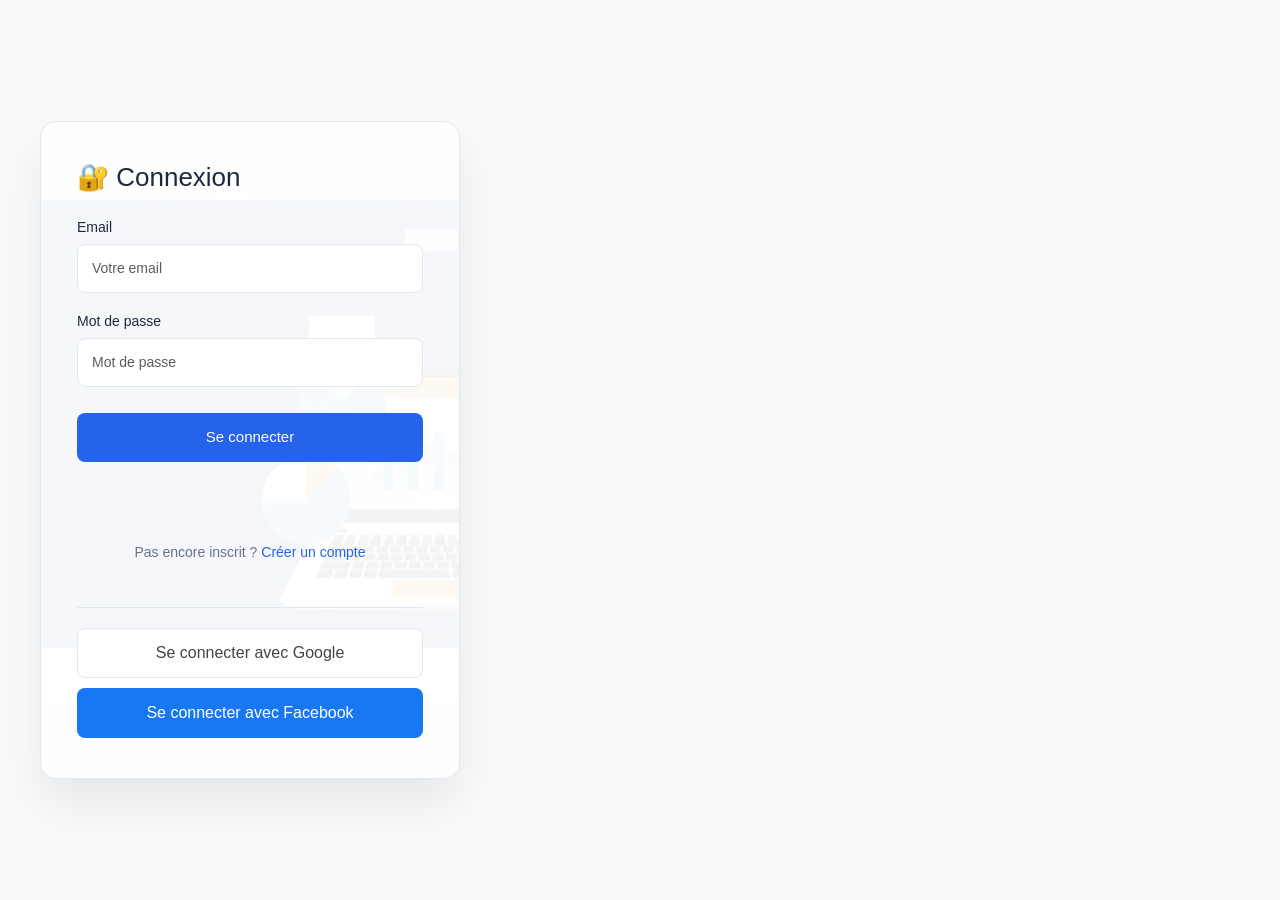
==== frontend/index.html @ 16be5abf "Initial commit" ====
<!DOCTYPE html>
<html lang="fr">
<head>
  <meta charset="UTF-8">
  <meta name="viewport" content="width=device-width, initial-scale=1.0">
  <title>Connexion - Auth App</title>
  <link href="https://cdn.jsdelivr.net/npm/bootstrap@5.3.3/dist/css/bootstrap.min.css" rel="stylesheet">
  <link href="css/style.css" rel="stylesheet">
</head>
<body class="page-auth">
  <div class="login-wrapper">
    <div class="card">
      <h2 class="card-title">🔐 Connexion</h2>

      <form id="loginForm" onsubmit="event.preventDefault(); login();">
        <div class="form-group">
          <label for="email" class="form-label">Email</label>
          <input id="email" type="email" class="form-control" placeholder="Votre email" aria-label="Email">
        </div>
        <div class="form-group">
          <label for="password" class="form-label">Mot de passe</label>
          <input id="password" type="password" class="form-control" placeholder="Mot de passe" aria-label="Mot de passe">
        </div>
        <button type="submit" class="btn btn-primary" id="loginBtn">Se connecter</button>
        <p id="msg" class="message"></p>
      </form>

      <div class="divider">
        Pas encore inscrit ? <a href="register.html">Créer un compte</a>
      </div>

      <div class="social-login">
        <a href="/login/google" class="btn btn-google w-100 mb-2">Se connecter avec Google</a>
        <a href="/login/facebook" class="btn btn-facebook w-100">Se connecter avec Facebook</a>
      </div>
    </div>
  </div>
  <script src="js/auth.js"></script>
</body>
</html>
---- frontend/css/style.css ----
/* ===============================
   RESET
================================ */
* {
    margin: 0;
    padding: 0;
    box-sizing: border-box;
}

/* ===============================
   VARIABLES
================================ */
:root {
    --primary: #2563EB;
    --primary-dark: #1D4ED8;
    --bg-light: #F8FAFC;
    --text-dark: #1E293B;
    --text-light: #64748B;
    --border: #E2E8F0;
    --card-bg: #FFFFFF;
    --success: #15803D;
    --danger: #DC2626;
}

/* ===============================
   BODY (base)
================================ */
body {
    font-family: 'Segoe UI', Tahoma, sans-serif;
    min-height: 100vh;
    display: flex;
    align-items: center;
    justify-content: center;
    background-color: var(--bg-light);
}

/* ===============================
   BACKGROUND IMAGE (login + register uniquement)
   Image à la hauteur du formulaire
================================ */
body.page-auth {
    justify-content: flex-start;
    padding-left: 40px;
}

body.page-auth .login-wrapper,
body.page-auth .container {
    position: relative;
    background: url("3075332.png") no-repeat center center;
    background-size: cover;
    border-radius: 16px;
    padding: 0;
}

body.page-auth .login-wrapper::before,
body.page-auth .container::before {
    content: "";
    position: absolute;
    inset: 0;
    background: rgba(255, 255, 255, 0.4);
    border-radius: 16px;
    z-index: 0;
    pointer-events: none;
}

body.page-auth .card {
    position: relative;
    z-index: 1;
    background: rgba(255, 255, 255, 0.92);
}

/* ===============================
   LOGIN WRAPPER + CONTAINER
================================ */
.login-wrapper,
.container {
    width: 100%;
    max-width: 420px;
}

/* ===============================
   CARD
================================ */
.card {
    background: var(--card-bg);
    padding: 40px 36px;
    border-radius: 16px;
    box-shadow: 0 25px 50px rgba(0, 0, 0, 0.08);
    border: 1px solid var(--border);
}

/* ===============================
   TITRES
================================ */
.card-title {
    font-size: 26px;
    margin-bottom: 24px;
    color: var(--text-dark);
}

/* ===============================
   INPUTS
================================ */
.form-group {
    margin-bottom: 18px;
}

.form-label {
    display: block;
    margin-bottom: 6px;
    font-size: 14px;
    font-weight: 500;
    color: var(--text-dark);
}

.form-control {
    width: 100%;
    padding: 13px 14px;
    border-radius: 8px;
    border: 1px solid var(--border);
    font-size: 14px;
    transition: 0.2s;
}

.form-control:focus {
    outline: none;
    border-color: var(--primary);
    box-shadow: 0 0 0 3px rgba(37, 99, 235, 0.1);
}

/* ===============================
   BUTTON LOGIN
================================ */
.btn-primary {
    width: 100%;
    padding: 13px;
    background: var(--primary);
    border: none;
    color: white;
    font-size: 15px;
    border-radius: 8px;
    cursor: pointer;
    transition: 0.2s;
    margin-top: 8px;
}

.btn-primary:hover:not(:disabled) {
    background: var(--primary-dark);
}

.btn-primary:disabled {
    opacity: 0.7;
    cursor: not-allowed;
}

/* ===============================
   MESSAGE (feedback JS)
================================ */
.message {
    margin-top: 16px;
    padding: 12px 14px;
    border-radius: 8px;
    font-size: 14px;
    min-height: 24px;
}

.message.text-info {
    background: rgba(37, 99, 235, 0.1);
    color: var(--primary);
}

.message.text-success {
    background: rgba(21, 128, 61, 0.1);
    color: var(--success);
}

.message.text-danger {
    background: rgba(220, 38, 38, 0.1);
    color: var(--danger);
}

/* ===============================
   LOADING SPINNER (JS)
================================ */
.loading {
    display: inline-block;
    width: 14px;
    height: 14px;
    border: 2px solid rgba(255, 255, 255, 0.3);
    border-radius: 50%;
    border-top-color: white;
    animation: spin 0.7s linear infinite;
    vertical-align: middle;
    margin-right: 6px;
}

@keyframes spin {
    to { transform: rotate(360deg); }
}

/* ===============================
   DIVIDER
================================ */
.divider {
    text-align: center;
    margin: 24px 0;
    color: var(--text-light);
    font-size: 14px;
}

.divider a {
    color: var(--primary);
    text-decoration: none;
    font-weight: 500;
}

.divider a:hover {
    text-decoration: underline;
}

/* ===============================
   SOCIAL LOGIN
================================ */
.social-login {
    margin-top: 20px;
    padding-top: 20px;
    border-top: 1px solid var(--border);
}

.btn-google {
    display: block;
    text-align: center;
    padding: 12px;
    border-radius: 8px;
    border: 1px solid var(--border);
    text-decoration: none;
    color: #444;
    font-weight: 500;
    transition: 0.2s;
    background: white;
}

.btn-google:hover {
    background: #F1F5F9;
}

.btn-facebook {
    display: block;
    text-align: center;
    padding: 12px;
    border-radius: 8px;
    margin-top: 10px;
    background: #1877F2;
    color: white;
    text-decoration: none;
    font-weight: 500;
    transition: 0.2s;
}

.btn-facebook:hover {
    background: #0F5ED7;
}

/* ===============================
   RESPONSIVE
================================ */
@media (max-width: 900px) {
    body.page-auth {
        justify-content: center;
        padding-left: 0;
        padding: 20px;
    }

    .login-wrapper {
        max-width: 100%;
    }

    .login-wrapper,
    .container {
        max-width: 100%;
    }

    .card {
        padding: 32px 24px;
    }
}
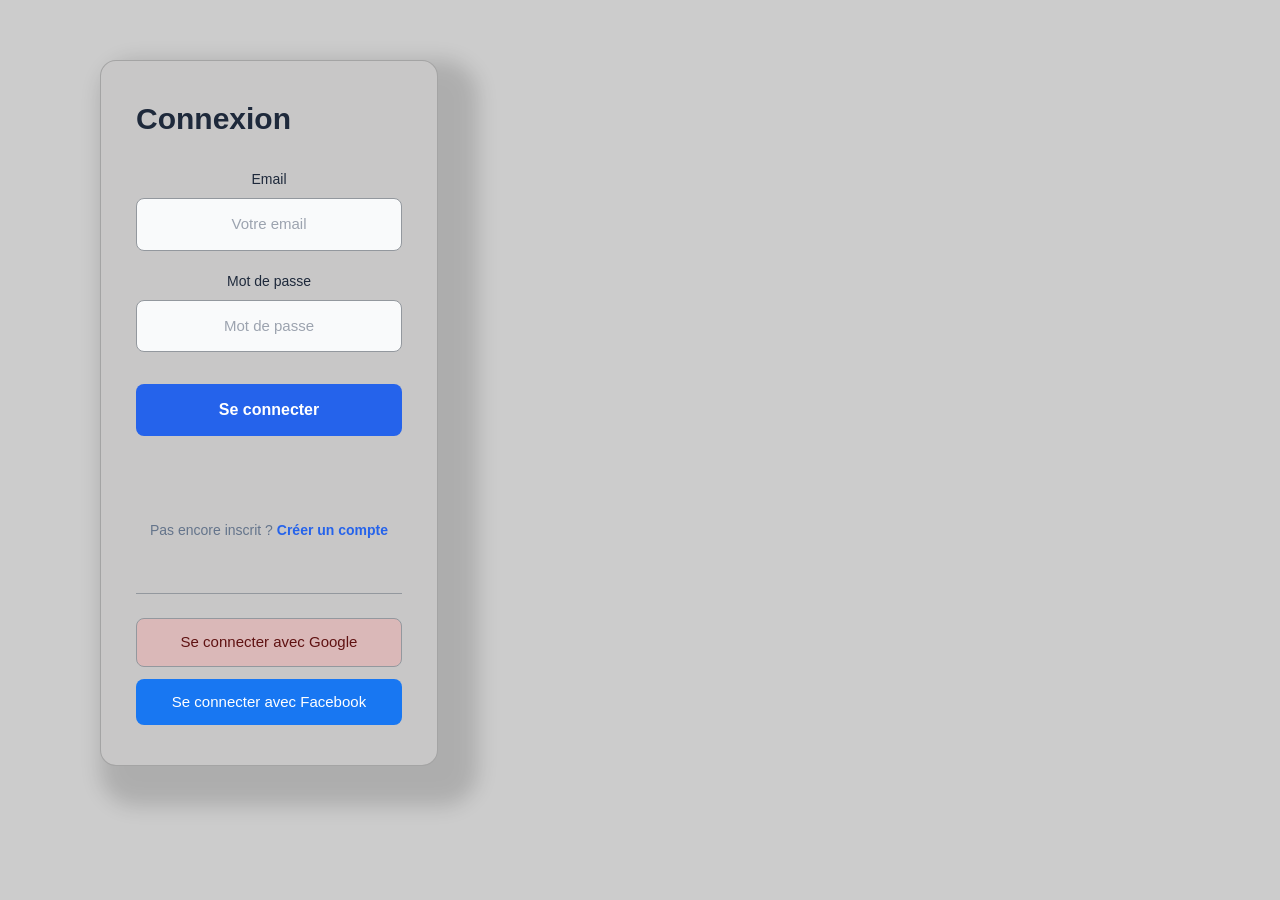
==== commit f93cbd89: "Your descriptive commit message" ====
--- a/frontend/index.html
+++ b/frontend/index.html
@@ -10,7 +10,7 @@
 <body class="page-auth">
   <div class="login-wrapper">
     <div class="card">
-      <h2 class="card-title">🔐 Connexion</h2>
+      <h2 class="card-title">Connexion</h2>
 
       <form id="loginForm" onsubmit="event.preventDefault(); login();">
         <div class="form-group">
--- a/frontend/css/style.css
+++ b/frontend/css/style.css
@@ -16,136 +16,149 @@
     --bg-light: #F8FAFC;
     --text-dark: #1E293B;
     --text-light: #64748B;
-    --border: #E2E8F0;
-    --card-bg: #FFFFFF;
+    --border: #93989e;
+    --card-b:#9a9a9a;
     --success: #15803D;
     --danger: #DC2626;
 }
 
 /* ===============================
-   BODY (base)
+   BODY
 ================================ */
 body {
     font-family: 'Segoe UI', Tahoma, sans-serif;
     min-height: 100vh;
+    margin: 0;
+    overflow-x: hidden;
+}
+
+/* ===============================
+   BACKGROUND IMAGE (pages auth)
+================================ */
+body.page-auth {
+    position: relative;
+    background: url("assets/3079839.jpg") no-repeat center center;
+    background-size: cover;
     display: flex;
-    align-items: center;
-    justify-content: center;
-    background-color: var(--bg-light);
-}
-
-/* ===============================
-   BACKGROUND IMAGE (login + register uniquement)
-   Image à la hauteur du formulaire
-================================ */
-body.page-auth {
-    justify-content: flex-start;
-    padding-left: 40px;
-}
-
-body.page-auth .login-wrapper,
-body.page-auth .container {
-    position: relative;
-    background: url("3075332.png") no-repeat center center;
-    background-size: cover;
-    border-radius: 16px;
-    padding: 0;
-}
-
-body.page-auth .login-wrapper::before,
-body.page-auth .container::before {
+    align-items: stretch;
+}
+
+body.page-auth::before {
     content: "";
     position: absolute;
     inset: 0;
-    background: rgba(255, 255, 255, 0.4);
-    border-radius: 16px;
+    background: rgba(0, 0, 0, 0.2);
     z-index: 0;
-    pointer-events: none;
-}
-
-body.page-auth .card {
+}
+
+/* ===============================
+   CONTAINER - PANNEAU GAUCHE
+================================ */
+.login-wrapper,
+.container {
     position: relative;
     z-index: 1;
-    background: rgba(255, 255, 255, 0.92);
-}
-
-/* ===============================
-   LOGIN WRAPPER + CONTAINER
-================================ */
-.login-wrapper,
-.container {
+    width: 35%;
+    max-width: 500px;
+    min-height: 100vh;
+    display: flex;
+    align-items: flex-start;
+    justify-content: flex-start;
+    padding: 60px 60px 40px;
+    padding-left: 50px;
+    margin-left: 50px;
+    background: transparent;
+    box-shadow: none;
+}
+
+/* ===============================
+   CARD - CONTENU DU FORMULAIRE
+================================ */
+.card {
+    background: #c8c7c7;
+    padding: 40px 35px;
+    border-radius: 16px;
+    box-shadow: 20px 20px 20px 20px rgba(1, 1, 1, 0.15);
+    border: 1px solid rgba(156, 156, 156, 0.8);
     width: 100%;
-    max-width: 420px;
-}
-
-/* ===============================
-   CARD
-================================ */
-.card {
-    background: var(--card-bg);
-    padding: 40px 36px;
-    border-radius: 16px;
-    box-shadow: 0 25px 50px rgba(0, 0, 0, 0.08);
-    border: 1px solid var(--border);
+    text-align: left;
 }
 
 /* ===============================
    TITRES
 ================================ */
 .card-title {
-    font-size: 26px;
-    margin-bottom: 24px;
+    font-size: 30px;
+    margin-bottom: 32px;
     color: var(--text-dark);
-}
-
-/* ===============================
-   INPUTS
+    font-weight: 700;
+    display: flex;
+    align-items: center;
+    gap: 12px;
+    text-align: center;
+}
+
+/* ===============================
+   FORMULAIRE
 ================================ */
 .form-group {
-    margin-bottom: 18px;
+    margin-bottom: 20px;
+    text-align: center;
 }
 
 .form-label {
     display: block;
-    margin-bottom: 6px;
+    margin-bottom: 8px;
     font-size: 14px;
     font-weight: 500;
     color: var(--text-dark);
+    text-align: center;
 }
 
 .form-control {
     width: 100%;
-    padding: 13px 14px;
+    padding: 14px 16px;
     border-radius: 8px;
     border: 1px solid var(--border);
-    font-size: 14px;
-    transition: 0.2s;
+    font-size: 15px;
+    transition: all 0.2s;
+    background: #F9FAFB;
+    text-align: center;
+}
+
+.form-control::placeholder {
+    color: #9CA3AF;
 }
 
 .form-control:focus {
     outline: none;
     border-color: var(--primary);
     box-shadow: 0 0 0 3px rgba(37, 99, 235, 0.1);
-}
-
-/* ===============================
-   BUTTON LOGIN
+    background: white;
+}
+
+/* ===============================
+   BOUTONS
 ================================ */
 .btn-primary {
     width: 100%;
-    padding: 13px;
+    padding: 14px;
     background: var(--primary);
     border: none;
     color: white;
-    font-size: 15px;
+    font-size: 16px;
+    font-weight: 600;
     border-radius: 8px;
     cursor: pointer;
-    transition: 0.2s;
-    margin-top: 8px;
+    transition: all 0.2s;
+    margin-top: 12px;
+    text-align: center;
 }
 
 .btn-primary:hover:not(:disabled) {
     background: var(--primary-dark);
+    transform: translateY(-2px);
+    box-shadow: 0 6px 20px rgba(37, 99, 235, 0.4);
 }
 
 .btn-primary:disabled {
@@ -154,33 +167,36 @@
 }
 
 /* ===============================
-   MESSAGE (feedback JS)
+   MESSAGES
 ================================ */
 .message {
     margin-top: 16px;
-    padding: 12px 14px;
+    padding: 12px 16px;
     border-radius: 8px;
     font-size: 14px;
-    min-height: 24px;
+    text-align: left;
 }
 
 .message.text-info {
     background: rgba(37, 99, 235, 0.1);
     color: var(--primary);
+    border: 1px solid rgba(37, 99, 235, 0.2);
 }
 
 .message.text-success {
     background: rgba(21, 128, 61, 0.1);
     color: var(--success);
+    border: 1px solid rgba(21, 128, 61, 0.2);
 }
 
 .message.text-danger {
     background: rgba(220, 38, 38, 0.1);
     color: var(--danger);
-}
-
-/* ===============================
-   LOADING SPINNER (JS)
+    border: 1px solid rgba(220, 38, 38, 0.2);
+}
+
+/* ===============================
+   LOADING SPINNER
 ================================ */
 .loading {
     display: inline-block;
@@ -203,7 +219,7 @@
 ================================ */
 .divider {
     text-align: center;
-    margin: 24px 0;
+    margin: 28px 0;
     color: var(--text-light);
     font-size: 14px;
 }
@@ -211,7 +227,7 @@
 .divider a {
     color: var(--primary);
     text-decoration: none;
-    font-weight: 500;
+    font-weight: 600;
 }
 
 .divider a:hover {
@@ -222,65 +238,100 @@
    SOCIAL LOGIN
 ================================ */
 .social-login {
-    margin-top: 20px;
-    padding-top: 20px;
+    margin-top: 24px;
+    padding-top: 24px;
     border-top: 1px solid var(--border);
-}
-
-.btn-google {
+    text-align: center;
+}
+
+.btn-google,
+.btn-facebook {
     display: block;
     text-align: center;
     padding: 12px;
     border-radius: 8px;
+    text-decoration: none;
+    font-weight: 500;
+    transition: all 0.2s;
+    font-size: 15px;
+}
+
+.btn-google {
     border: 1px solid var(--border);
-    text-decoration: none;
     color: #444;
-    font-weight: 500;
-    transition: 0.2s;
-    background: white;
+    background: rgb(218, 184, 184);
+    color: rgb(95, 18, 18);
 }
 
 .btn-google:hover {
     background: #F1F5F9;
+    transform: translateY(-1px);
+    box-shadow: 0 4px 12px rgba(0, 0, 0, 0.08);
 }
 
 .btn-facebook {
-    display: block;
-    text-align: center;
-    padding: 12px;
-    border-radius: 8px;
-    margin-top: 10px;
+    margin-top: 12px;
     background: #1877F2;
     color: white;
-    text-decoration: none;
-    font-weight: 500;
-    transition: 0.2s;
+    border: none;
 }
 
 .btn-facebook:hover {
     background: #0F5ED7;
+    transform: translateY(-1px);
+    box-shadow: 0 4px 12px rgba(24, 119, 242, 0.3);
 }
 
 /* ===============================
    RESPONSIVE
 ================================ */
+@media (max-width: 1200px) {
+    .login-wrapper,
+    .container {
+        width: 40%;
+    }
+}
+
 @media (max-width: 900px) {
+    .login-wrapper,
+    .container {
+        width: 50%;
+        padding: 80px 50px 50px 50px;
+        margin-left: 0;
+        padding-left: 40px;
+    }
+}
+
+@media (max-width: 768px) {
     body.page-auth {
         justify-content: center;
-        padding-left: 0;
-        padding: 20px;
-    }
-
-    .login-wrapper {
-        max-width: 100%;
     }
 
     .login-wrapper,
     .container {
+        width: 100%;
         max-width: 100%;
-    }
-
-    .card {
+        min-height: auto;
+        padding: 40px 32px;
+        margin-left: 0;
+        padding-left: 32px;
+        align-items: center;
+        justify-content: center;
+    }
+
+    .card-title {
+        font-size: 28px;
+        margin-bottom: 28px;
+    }
+}
+
+@media (max-width: 480px) {
+    .login-wrapper,
+    .container {
         padding: 32px 24px;
     }
-}
+
+    .card-title {
+        font-size: 24px;
+    }
+}
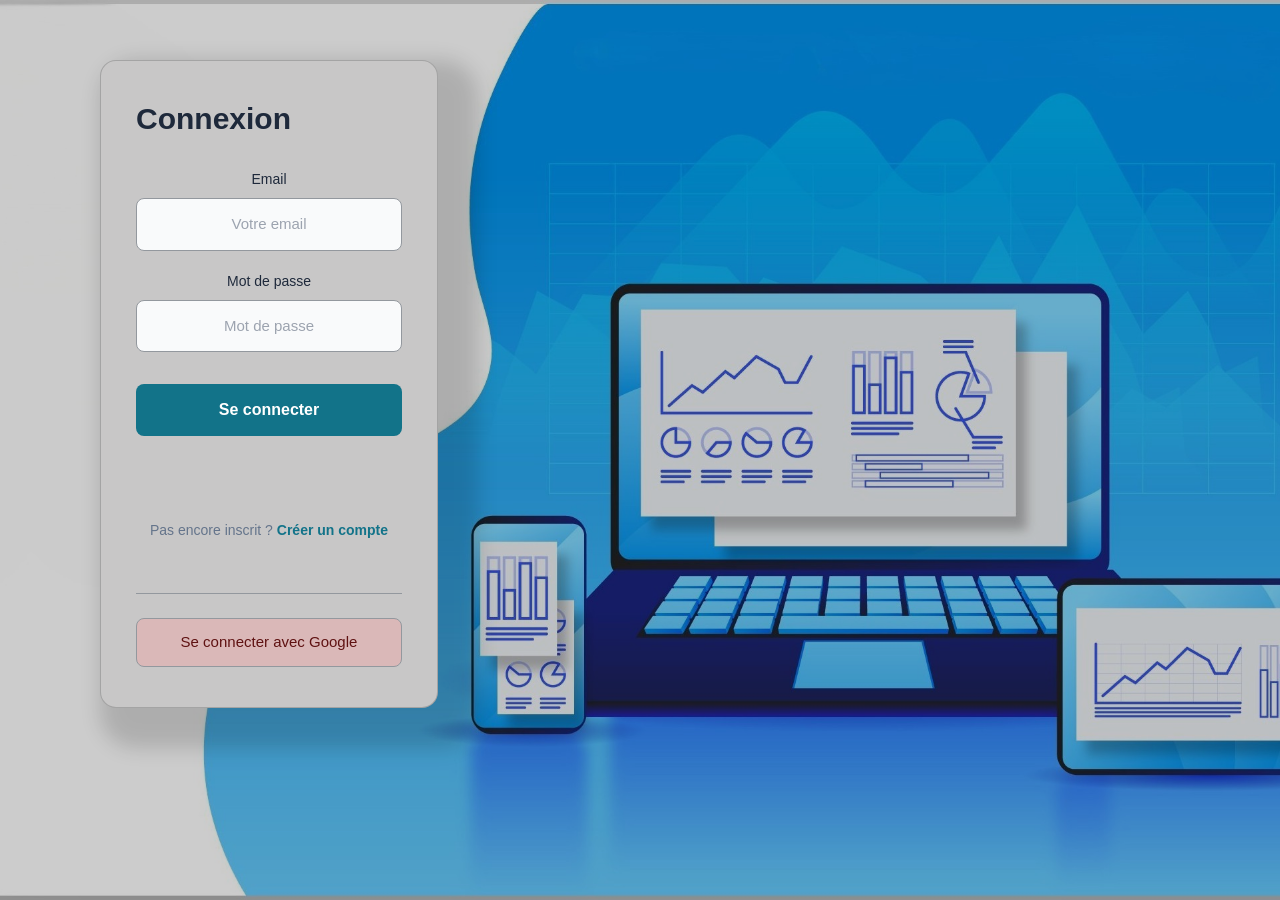
==== commit 3e13905c: "connect with google fixed" ====
--- a/frontend/index.html
+++ b/frontend/index.html
@@ -30,8 +30,7 @@
       </div>
 
       <div class="social-login">
-        <a href="/login/google" class="btn btn-google w-100 mb-2">Se connecter avec Google</a>
-        <a href="/login/facebook" class="btn btn-facebook w-100">Se connecter avec Facebook</a>
+        <button onclick="loginGoogle()" class="btn btn-google w-100">Se connecter avec Google</button>
       </div>
     </div>
   </div>
--- a/frontend/css/style.css
+++ b/frontend/css/style.css
@@ -11,8 +11,8 @@
    VARIABLES
 ================================ */
 :root {
-    --primary: #2563EB;
-    --primary-dark: #1D4ED8;
+    --primary: #127389;
+    --primary-dark: #0e6f84;
     --bg-light: #F8FAFC;
     --text-dark: #1E293B;
     --text-light: #64748B;
@@ -37,10 +37,9 @@
 ================================ */
 body.page-auth {
     position: relative;
-    background: url("assets/3079839.jpg") no-repeat center center;
+    background: url("3079839.jpg") no-repeat center center;
     background-size: cover;
     display: flex;
-    align-items: stretch;
 }
 
 body.page-auth::before {
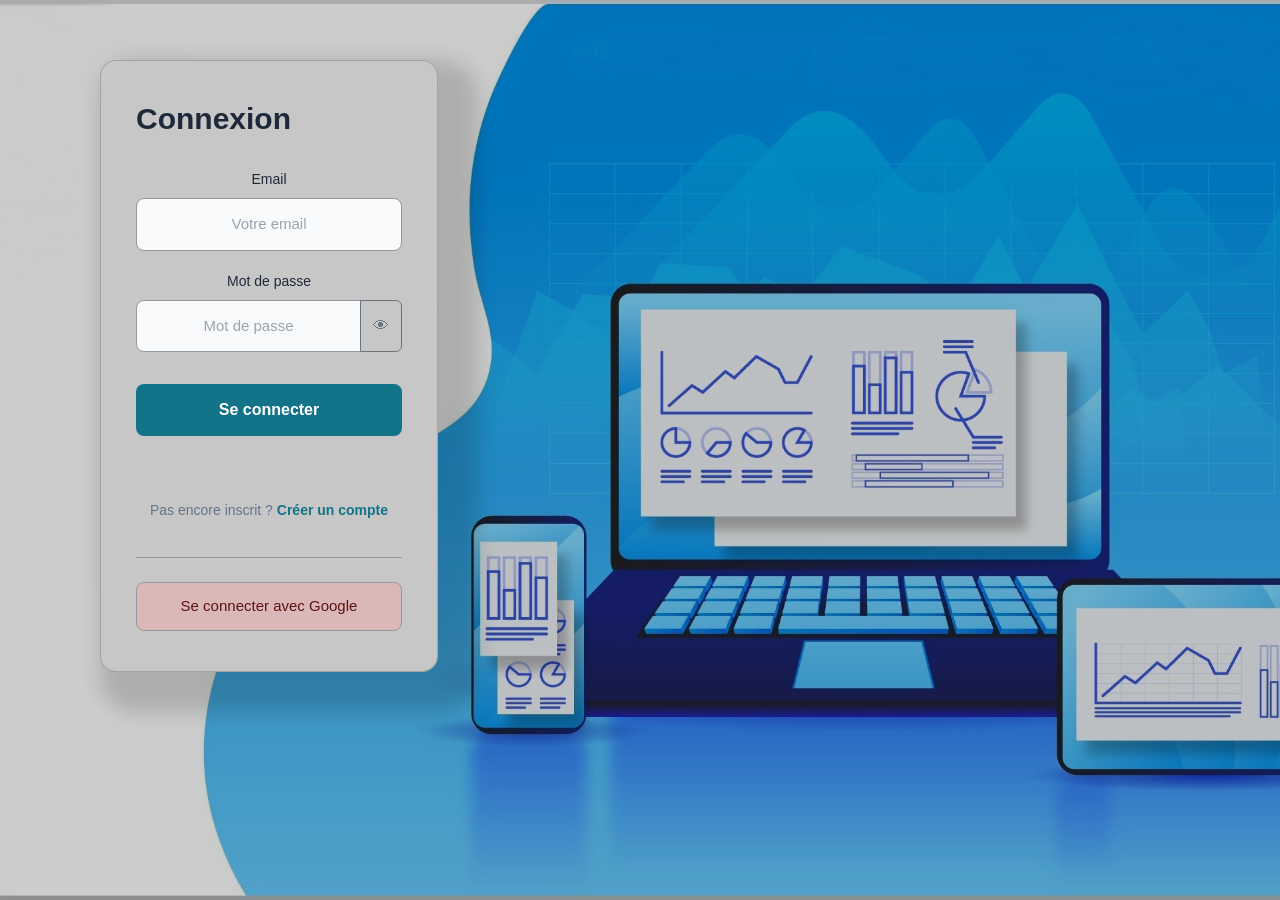
==== commit 71a7dbd6: "Initial commit" ====
--- a/frontend/index.html
+++ b/frontend/index.html
@@ -12,28 +12,91 @@
     <div class="card">
       <h2 class="card-title">Connexion</h2>
 
-      <form id="loginForm" onsubmit="event.preventDefault(); login();">
+      <form id="loginForm" onsubmit="event.preventDefault(); doLogin();">
         <div class="form-group">
           <label for="email" class="form-label">Email</label>
           <input id="email" type="email" class="form-control" placeholder="Votre email" aria-label="Email">
         </div>
         <div class="form-group">
           <label for="password" class="form-label">Mot de passe</label>
-          <input id="password" type="password" class="form-control" placeholder="Mot de passe" aria-label="Mot de passe">
+          <div class="input-group">
+            <input id="password" type="password" class="form-control" placeholder="Mot de passe" aria-label="Mot de passe">
+            <button class="btn btn-outline-secondary" type="button" onclick="togglePwd()">👁</button>
+          </div>
         </div>
-        <button type="submit" class="btn btn-primary" id="loginBtn">Se connecter</button>
-        <p id="msg" class="message"></p>
+        <button type="submit" class="btn btn-primary w-100" id="loginBtn">Se connecter</button>
+        <p id="msg" class="message mt-2"></p>
       </form>
 
-      <div class="divider">
+      <div class="divider mt-3">
         Pas encore inscrit ? <a href="register.html">Créer un compte</a>
       </div>
 
-      <div class="social-login">
-        <button onclick="loginGoogle()" class="btn btn-google w-100">Se connecter avec Google</button>
+      <div class="social-login mt-2">
+        <button onclick="window.location.href='/api/auth/google'" class="btn btn-google w-100">
+          Se connecter avec Google
+        </button>
       </div>
     </div>
   </div>
-  <script src="js/auth.js"></script>
+
+  <script>
+    async function doLogin() {
+      const email    = document.getElementById('email').value.trim();
+      const password = document.getElementById('password').value;
+      const msg      = document.getElementById('msg');
+      const btn      = document.getElementById('loginBtn');
+
+      if (!email || !password) {
+        msg.style.color = '#ef4444';
+        msg.textContent = '⚠️ Email et mot de passe requis';
+        return;
+      }
+
+      btn.disabled = true;
+      btn.textContent = 'Connexion en cours...';
+      msg.textContent = '';
+
+      try {
+        const res  = await fetch('/api/login', {
+          method: 'POST',
+          headers: {'Content-Type': 'application/json'},
+          body: JSON.stringify({email, password})
+        });
+        const data = await res.json();
+
+        if (data.error) {
+          msg.style.color = '#ef4444';
+          msg.textContent = '❌ ' + data.error;
+          btn.disabled = false;
+          btn.textContent = 'Se connecter';
+          return;
+        }
+
+        // Sauvegarder l'utilisateur (avec son rôle)
+        localStorage.setItem('user', JSON.stringify(data.user));
+
+        // ── Redirection selon le rôle ──────────────────────────
+        // Admin → panneau d'administration
+        // User  → dashboard data
+        if (data.user.role === 'admin') {
+          window.location.href = 'admin.html';
+        } else {
+          window.location.href = 'dash.html';
+        }
+
+      } catch (err) {
+        msg.style.color = '#ef4444';
+        msg.textContent = '❌ Erreur réseau';
+        btn.disabled = false;
+        btn.textContent = 'Se connecter';
+      }
+    }
+
+    function togglePwd() {
+      const i = document.getElementById('password');
+      i.type = i.type === 'password' ? 'text' : 'password';
+    }
+  </script>
 </body>
-</html>
+</html>
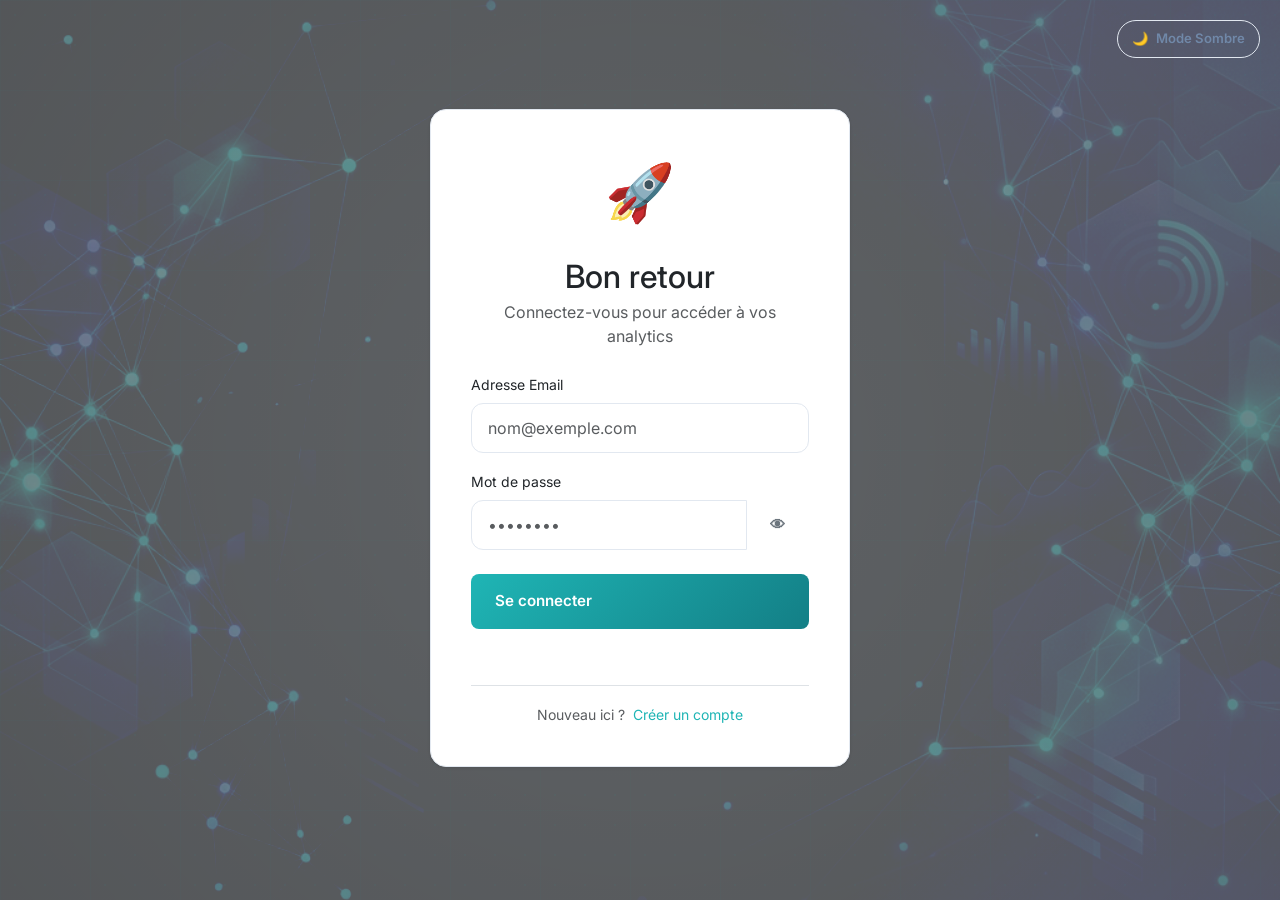
==== commit 9605142c: "version li raja3tha bessif" ====
--- a/frontend/index.html
+++ b/frontend/index.html
@@ -1,102 +1,101 @@
 <!DOCTYPE html>
-<html lang="fr">
+<html lang="fr" data-theme="light">
 <head>
-  <meta charset="UTF-8">
-  <meta name="viewport" content="width=device-width, initial-scale=1.0">
-  <title>Connexion - Auth App</title>
-  <link href="https://cdn.jsdelivr.net/npm/bootstrap@5.3.3/dist/css/bootstrap.min.css" rel="stylesheet">
-  <link href="css/style.css" rel="stylesheet">
+    <meta charset="UTF-8">
+    <meta name="viewport" content="width=device-width, initial-scale=1.0">
+    <title>Connexion - BusinessApp</title>
+    <link href="https://cdn.jsdelivr.net/npm/bootstrap@5.3.3/dist/css/bootstrap.min.css" rel="stylesheet">
+    <link href="https://fonts.googleapis.com/css2?family=Inter:wght@400;500;600;700;800&display=swap" rel="stylesheet">
+    <link href="css/page-bg.css" rel="stylesheet">
+    <link href="css/app-ux.css" rel="stylesheet">
+    <link href="css/charts-global-theme.css" rel="stylesheet">
+    <link href="css/topbar-shell.css" rel="stylesheet">
+    <style>
+        body { display: flex; align-items: center; justify-content: center; padding: 0; }
+        .auth-card { width: 100%; max-width: 420px; padding: 2.5rem; text-align: center; }
+        .brand-logo { font-size: 3.5rem; margin-bottom: 1.5rem; }
+         input.form-control { border-radius: 12px; padding: 12px 16px; background: rgba(255,255,255,0.05); border: 1.5px solid var(--border); }
+         [data-theme='dark'] input.form-control { background: rgba(0,0,0,0.2); color: white; }
+    </style>
 </head>
-<body class="page-auth">
-  <div class="login-wrapper">
-    <div class="card">
-      <h2 class="card-title">Connexion</h2>
+<body class="auth-page">
+    <div style="position: fixed; top: 20px; right: 20px; z-index: 1000;">
+        <button class="theme-toggle" id="themeToggle" type="button">
+            <span id="themeIcon">🌙</span>
+            <span id="themeLabel">Sombre</span>
+        </button>
+    </div>
+    <div class="page-bg"><div class="bg-img"></div><div class="bg-veil"></div><div class="bg-grid"></div></div>
 
-      <form id="loginForm" onsubmit="event.preventDefault(); doLogin();">
-        <div class="form-group">
-          <label for="email" class="form-label">Email</label>
-          <input id="email" type="email" class="form-control" placeholder="Votre email" aria-label="Email">
+    <div class="auth-card card anim">
+        <div class="brand-logo">🚀</div>
+        <h2 class="fw-800 mb-1">Bon retour</h2>
+        <p class="text-muted mb-4">Connectez-vous pour accéder à vos analytics</p>
+
+        <form id="loginForm" onsubmit="event.preventDefault(); doLogin();" class="text-start">
+            <div class="mb-3">
+                <label class="form-label small fw-700">Adresse Email</label>
+                <input id="email" type="email" class="form-control" placeholder="nom@exemple.com" required>
+            </div>
+            <div class="mb-4">
+                <label class="form-label small fw-700">Mot de passe</label>
+                <div class="input-group">
+                    <input id="password" type="password" class="form-control" placeholder="••••••••" required>
+                    <button class="btn btn-outline-secondary" type="button" onclick="togglePwd()" style="border-radius:0 12px 12px 0;">👁</button>
+                </div>
+            </div>
+            
+            <button type="submit" class="btn btn-primary w-100 py-3 mb-3 fw-700" id="loginBtn">Se connecter</button>
+            <p id="msg" class="text-center small"></p>
+        </form>
+
+        <div class="mt-4 pt-3 border-top">
+            <span class="text-muted small">Nouveau ici ?</span>
+            <a href="register.html" class="small fw-700 text-decoration-none ms-1" style="color: var(--primary);">Créer un compte</a>
         </div>
-        <div class="form-group">
-          <label for="password" class="form-label">Mot de passe</label>
-          <div class="input-group">
-            <input id="password" type="password" class="form-control" placeholder="Mot de passe" aria-label="Mot de passe">
-            <button class="btn btn-outline-secondary" type="button" onclick="togglePwd()">👁</button>
-          </div>
-        </div>
-        <button type="submit" class="btn btn-primary w-100" id="loginBtn">Se connecter</button>
-        <p id="msg" class="message mt-2"></p>
-      </form>
+    </div>
 
-      <div class="divider mt-3">
-        Pas encore inscrit ? <a href="register.html">Créer un compte</a>
-      </div>
+    <script src="js/theme-manager.js"></script>
+    <script>
+        async function doLogin() {
+            const email = document.getElementById('email').value.trim();
+            const password = document.getElementById('password').value;
+            const msg = document.getElementById('msg');
+            const btn = document.getElementById('loginBtn');
 
-      <div class="social-login mt-2">
-        <button onclick="window.location.href='/api/auth/google'" class="btn btn-google w-100">
-          Se connecter avec Google
-        </button>
-      </div>
-    </div>
-  </div>
+            btn.disabled = true;
+            btn.innerHTML = '<span class="spinner-border spinner-border-sm"></span> Connexion...';
 
-  <script>
-    async function doLogin() {
-      const email    = document.getElementById('email').value.trim();
-      const password = document.getElementById('password').value;
-      const msg      = document.getElementById('msg');
-      const btn      = document.getElementById('loginBtn');
+            try {
+                const res = await fetch('/api/login', {
+                    method: 'POST',
+                    headers: { 'Content-Type': 'application/json' },
+                    body: JSON.stringify({ email, password })
+                });
+                const data = await res.json();
 
-      if (!email || !password) {
-        msg.style.color = '#ef4444';
-        msg.textContent = '⚠️ Email et mot de passe requis';
-        return;
-      }
+                if (data.error) {
+                    msg.style.color = '#ef4444';
+                    msg.textContent = '❌ ' + data.error;
+                    btn.disabled = false;
+                    btn.textContent = 'Se connecter';
+                    return;
+                }
 
-      btn.disabled = true;
-      btn.textContent = 'Connexion en cours...';
-      msg.textContent = '';
+                localStorage.setItem('user', JSON.stringify(data.user));
+                window.location.href = data.user.role === 'admin' ? 'admin.html' : 'dash.html';
 
-      try {
-        const res  = await fetch('/api/login', {
-          method: 'POST',
-          headers: {'Content-Type': 'application/json'},
-          body: JSON.stringify({email, password})
-        });
-        const data = await res.json();
-
-        if (data.error) {
-          msg.style.color = '#ef4444';
-          msg.textContent = '❌ ' + data.error;
-          btn.disabled = false;
-          btn.textContent = 'Se connecter';
-          return;
+            } catch (err) {
+                msg.style.color = '#ef4444';
+                msg.textContent = '❌ Erreur réseau';
+                btn.disabled = false;
+                btn.textContent = 'Se connecter';
+            }
         }
-
-        // Sauvegarder l'utilisateur (avec son rôle)
-        localStorage.setItem('user', JSON.stringify(data.user));
-
-        // ── Redirection selon le rôle ──────────────────────────
-        // Admin → panneau d'administration
-        // User  → dashboard data
-        if (data.user.role === 'admin') {
-          window.location.href = 'admin.html';
-        } else {
-          window.location.href = 'dash.html';
+        function togglePwd() {
+            const i = document.getElementById('password');
+            i.type = i.type === 'password' ? 'text' : 'password';
         }
-
-      } catch (err) {
-        msg.style.color = '#ef4444';
-        msg.textContent = '❌ Erreur réseau';
-        btn.disabled = false;
-        btn.textContent = 'Se connecter';
-      }
-    }
-
-    function togglePwd() {
-      const i = document.getElementById('password');
-      i.type = i.type === 'password' ? 'text' : 'password';
-    }
-  </script>
+    </script>
 </body>
 </html>
--- a/frontend/css/page-bg.css
+++ b/frontend/css/page-bg.css
@@ -0,0 +1,32 @@
+/* page-bg.css - Modern BI Geometric Backgrounds */
+.page-bg {
+    position: fixed; inset: 0; z-index: -10;
+    background-color: var(--bg-light); overflow: hidden;
+}
+.bg-img {
+    position: absolute; inset: 0;
+    background: url('../assets/bi_background.png') no-repeat center center;
+    background-size: cover;
+    opacity: 0.6; /* Dessins bien visibles */
+    filter: brightness(0.4) contrast(1.5); /* Effet sombre/noir en mode clair */
+    transition: all 0.4s ease;
+}
+[data-theme='dark'] .bg-img { 
+    opacity: 0.8; 
+    filter: brightness(1.1); 
+} 
+
+.bg-veil {
+    position: absolute; inset: 0;
+    backdrop-filter: none;
+    background: radial-gradient(circle at center, transparent, rgba(0,0,0,0.12)); 
+}
+.bg-grid {
+    position: absolute; inset: 0;
+    background-image: 
+        radial-gradient(rgba(31, 181, 181, 0.08) 1px, transparent 1px),
+        linear-gradient(rgba(31, 181, 181, 0.04) 1px, transparent 1px),
+        linear-gradient(90deg, rgba(31, 181, 181, 0.04) 1px, transparent 1px);
+    background-size: 30px 30px, 90px 90px, 90px 90px;
+    opacity: 0.6;
+}
--- a/frontend/css/app-ux.css
+++ b/frontend/css/app-ux.css
@@ -0,0 +1,101 @@
+/* app-ux.css - Core UI, Sidebar, Chatbot & Shell */
+:root {
+    --primary:      #1fb5b5;
+    --primary-dark: #137f86;
+    --secondary:    #0f3950;
+    --success:      #10b981;
+    --warning:      #f59e0b;
+    --error:        #ef4444;
+    --neutral:      #64748b;
+    --bg-white:     #ffffff;
+    --bg-light:     #f0f7ff;
+    --text-dark:    #334155;
+    --text-muted:   #7088a8;
+    --border:       #e2e8f0;
+    --border-subtle: rgba(0,0,0,0.06);
+    --bg-soft:      #f8fafc;
+    --shadow-sm:    0 1px 3px rgba(0,0,0,0.1);
+    --shadow-md:    0 4px 12px rgba(0,0,0,0.1);
+    --shadow-lg:    0 12px 24px rgba(0,0,0,0.15);
+    --radius-sm:    8px;
+    --radius-md:    12px;
+    --radius-lg:    16px;
+    --transition:   all 0.2s cubic-bezier(0.4,0,0.2,1);
+    --hist-width:   224px;
+    --hist-col-w:   28px;
+}
+[data-theme='dark'] {
+    --bg-white:   #1a273e;
+    --bg-light:   #111d2e;
+    --text-dark:  #f1f5f9;
+    --text-muted: #94a3b8;
+    --border:     #2a445a;
+    --border-subtle: rgba(255,255,255,0.06);
+    --bg-soft:    #0f1a2a;
+}
+
+* { margin:0; padding:0; box-sizing:border-box; }
+body { padding-top:74px; min-height: 100vh; font-family: 'DM Sans', 'Inter', sans-serif; background: transparent; color: var(--text-dark); transition: background-color 0.3s; }
+
+/* ══ SIDEBAR HISTORIQUE ══════════════════════════════ */
+.hist-sidebar {
+    position:fixed; top:74px; left:0;
+    height:calc(100vh - 74px); width:var(--hist-width);
+    background:rgba(255,255,255,0.97);
+    backdrop-filter:blur(12px);
+    border-right:2px solid rgba(31,181,181,0.25);
+    box-shadow:4px 0 20px rgba(15,57,80,0.1);
+    z-index:900; display:flex; flex-direction:column;
+    transition:transform 0.3s cubic-bezier(0.4,0,0.2,1);
+}
+[data-theme='dark'] .hist-sidebar { background:rgba(9,21,35,0.97); border-right-color:rgba(31,181,181,0.2); }
+.hist-sidebar.collapsed { transform:translateX(calc(-1 * var(--hist-width) + var(--hist-col-w))); }
+
+.hist-toggle-btn {
+    position:absolute; right:-16px; top:50%; transform:translateY(-50%);
+    width:16px; height:48px;
+    background:linear-gradient(135deg, var(--primary), var(--primary-dark));
+    border:none; border-radius:0 6px 6px 0; color:white;
+    font-size:0.65rem; cursor:pointer; z-index:901;
+    display:flex; align-items:center; justify-content:center;
+    box-shadow:3px 0 10px rgba(31,181,181,0.35); transition:background 0.2s;
+}
+
+.hist-user-header { padding:14px 14px 10px; border-bottom:1.5px solid rgba(31,181,181,0.15); flex-shrink:0; }
+.hist-user-row { display:flex; align-items:center; gap:9px; margin-bottom:7px; }
+.hist-user-avatar {
+    width:34px; height:34px; border-radius:50%;
+    background:linear-gradient(135deg, var(--primary), var(--primary-dark));
+    color:white; font-size:0.78rem; font-weight:700;
+    display:flex; align-items:center; justify-content:center;
+    flex-shrink:0; text-transform:uppercase;
+}
+.hist-user-name { font-size:0.78rem; font-weight:700; color:var(--text-dark); white-space:nowrap; overflow:hidden; text-overflow:ellipsis; max-width:142px; }
+.hist-section-title { font-size:0.70rem; font-weight:700; color:var(--primary); letter-spacing:0.06em; text-transform:uppercase; }
+
+.hist-quick-stats { display:flex; gap:5px; padding:7px 12px; border-bottom:1px solid rgba(31,181,181,0.1); }
+.hist-qs-item { flex:1; text-align:center; background:rgba(31,181,181,0.07); border-radius:7px; padding:5px 3px; }
+.hist-qs-val { font-size:1rem; font-weight:800; color:var(--primary); }
+.hist-list { flex:1; overflow-y:auto; padding:4px 0; }
+.hist-item { padding:8px 12px; border-bottom:1px solid rgba(0,0,0,0.04); transition:background 0.15s; cursor:pointer; }
+.hist-item:hover { background:rgba(31,181,181,0.06); }
+.hist-badge { display:inline-block; padding:1px 6px; border-radius:10px; font-size:0.59rem; font-weight:700; text-transform:uppercase; }
+.hist-badge.succes { background:rgba(16,185,129,0.15); color:#059669; }
+
+/* ══ CHATBOT MESSENGER ══════════════════════════════ */
+.chatbot-launcher {
+    position:fixed; bottom:24px; right:24px;
+    width:54px; height:54px; border-radius:50%;
+    background:linear-gradient(135deg, var(--primary), var(--primary-dark));
+    border:none; cursor:pointer; display:flex; align-items:center; justify-content:center;
+    box-shadow:0 4px 22px rgba(31,181,181,0.5); z-index:1001;
+}
+.chatbot-panel {
+    position:fixed; bottom:90px; right:24px;
+    width:340px; height:520px; border-radius:var(--radius-lg);
+    background:rgba(255,255,255,0.97); border:1px solid rgba(31,181,181,0.2);
+    box-shadow:0 12px 48px rgba(15,57,80,0.22); display:flex; flex-direction:column; z-index:1000; overflow:hidden;
+    transition:transform 0.28s cubic-bezier(0.4,0,0.2,1),opacity 0.22s;
+}
+.chatbot-panel.panel-hidden { transform:scale(0.82) translateY(12px); opacity:0; pointer-events:none; }
+[data-theme='dark'] .chatbot-panel { background:rgba(9,21,35,0.97); }
--- a/frontend/css/charts-global-theme.css
+++ b/frontend/css/charts-global-theme.css
@@ -0,0 +1,38 @@
+/* charts-global-theme.css - Common Dashboard Components */
+.card {
+    background: var(--bg-white); border-radius: var(--radius-lg);
+    box-shadow: var(--shadow-sm); padding: 32px; margin-bottom: 24px;
+    transition: var(--transition); border: 1.5px solid var(--border);
+    backdrop-filter: blur(10px);
+}
+[data-theme='dark'] .card { background: rgba(13, 27, 42, 0.82); }
+
+.upload-zone {
+    border: 3px dashed var(--border); border-radius: var(--radius-md);
+    padding: 60px 40px; text-align: center; transition: var(--transition);
+    cursor: pointer; position: relative; overflow: hidden; height: 200px;
+}
+.upload-zone:hover { border-color: var(--primary); background: rgba(31, 181, 181, 0.02); }
+
+.btn {
+    padding: 12px 24px; border-radius: var(--radius-sm); font-weight: 600;
+    font-size: 0.95rem; border: none; cursor: pointer; transition: var(--transition);
+    display: inline-flex; align-items: center; gap: 8px;
+}
+.btn-primary { background: linear-gradient(135deg, var(--primary), var(--primary-dark)); color: white; }
+.btn-primary:hover { transform: translateY(-2px); box-shadow: 0 8px 16px rgba(31, 181, 181, 0.3); }
+
+.table-wrapper {
+    overflow-x: auto; border-radius: var(--radius-md); box-shadow: var(--shadow-sm);
+    height: 500px; background: var(--bg-white);
+}
+table { width: 100%; border-collapse: separate; border-spacing: 0; }
+thead { background: linear-gradient(135deg, var(--primary), var(--secondary)); color: white; position: sticky; top: 0; z-index: 10; }
+th, td { padding: 16px; text-align: left; }
+td { border-bottom: 1px solid var(--border); color: var(--text-dark); }
+
+.stat-card {
+    background: linear-gradient(135deg, var(--primary), var(--secondary)); color: white;
+    padding: 24px; border-radius: var(--radius-md); box-shadow: var(--shadow-md);
+}
+.stat-value { font-size: 2.5rem; font-weight: 700; }
--- a/frontend/css/topbar-shell.css
+++ b/frontend/css/topbar-shell.css
@@ -0,0 +1,91 @@
+/* topbar-shell.css - Top Navigation Bar & Global Shell */
+.topbar {
+    position: fixed; top: 0; left: 0; right: 0; height: 74px;
+    background: rgba(255, 255, 255, 0.9); backdrop-filter: blur(12px);
+    border-bottom: 1.5px solid rgba(31, 181, 181, 0.15);
+    display: flex; align-items: center; justify-content: space-between;
+    padding: 0 24px; z-index: 1000; transition: all 0.3s;
+}
+[data-theme='dark'] .topbar { background: rgba(9, 21, 35, 0.92); border-bottom-color: rgba(31, 181, 181, 0.2); }
+
+.brand { 
+    display: flex; align-items: center; gap: 10px;
+    font-size: 1.4rem; font-weight: 800; color: var(--primary);
+    text-decoration: none; letter-spacing: -0.02em;
+}
+.brand-dot { width: 10px; height: 10px; border-radius: 50%; background: var(--primary); }
+
+.tnav { display: flex; align-items: center; gap: 10px; }
+.tnav a { 
+    padding: 8px 16px; border-radius: 8px; font-size: 0.88rem; font-weight: 600;
+    color: var(--text-muted); text-decoration: none; transition: var(--transition);
+}
+.tnav a:hover, .tnav a.active { color: var(--primary); background: rgba(31, 181, 181, 0.08); }
+
+.tr2 { display: flex; align-items: center; gap: 16px; }
+
+.theme-toggle {
+    display: flex; align-items: center; gap: 8px;
+    padding: 8px 14px; border-radius: 20px; border: 1.5px solid var(--border);
+    background: transparent; color: var(--text-muted); font-size: 0.82rem; font-weight: 600;
+    cursor: pointer; transition: var(--transition);
+}
+.theme-toggle:hover { border-color: var(--primary); color: var(--primary); }
+
+/* ── User Pill & Menu (Google Style) ── */
+.upill {
+    display: flex; align-items: center; gap: 10px; padding: 6px 12px;
+    background: rgba(31, 181, 181, 0.08); border: 1.5px solid rgba(31, 181, 181, 0.15);
+    border-radius: 25px; cursor: pointer; position: relative; transition: var(--transition);
+}
+.upill:hover { background: rgba(31, 181, 181, 0.12); border-color: var(--primary); }
+
+.uav { width: 30px; height: 30px; border-radius: 50%; background: var(--primary); color: white; display: flex; align-items: center; justify-content: center; font-size: 0.75rem; font-weight: 700; flex-shrink: 0; box-shadow: 0 2px 8px rgba(31, 181, 181, 0.2); }
+#navUser { font-size: 0.85rem; font-weight: 600; color: var(--text-dark); }
+
+.udrop {
+    position: absolute; top: calc(100% + 12px); right: 0; width: 320px;
+    background: var(--bg-white); border-radius: 20px; overflow: hidden;
+    box-shadow: 0 10px 40px rgba(0,0,0,0.15); border: 1px solid var(--border);
+    opacity: 0; transform: translateY(10px) scale(0.95); pointer-events: none;
+    transition: all 0.25s cubic-bezier(0.4, 0, 0.2, 1); z-index: 1001;
+    display: flex; flex-direction: column;
+}
+.udrop.show { opacity: 1; transform: translateY(0) scale(1); pointer-events: auto; }
+[data-theme='dark'] .udrop { box-shadow: 0 10px 40px rgba(0,0,0,0.4); border-color: rgba(255,255,255,0.08); }
+
+.udrop-header {
+    padding: 24px 20px 20px; border-bottom: 1px solid var(--border);
+    display: flex; flex-direction: column; align-items: center; text-align: center;
+}
+.uav-lg {
+    width: 64px; height: 64px; border-radius: 50%; background: var(--primary);
+    color: white; display: flex; align-items: center; justify-content: center;
+    font-size: 1.6rem; font-weight: 700; margin-bottom: 14px;
+    box-shadow: 0 4px 15px rgba(31, 181, 181, 0.3);
+}
+.udrop-name { font-size: 1.05rem; font-weight: 700; color: var(--text-dark); line-height: 1.2; margin-bottom: 4px; }
+.udrop-email { font-size: 0.85rem; color: var(--text-muted); margin-bottom: 16px; }
+
+.udrop-btn {
+    display: inline-block; padding: 8px 20px; border-radius: 20px;
+    border: 1.5px solid var(--border); font-size: 0.85rem; font-weight: 600;
+    color: var(--text-dark); text-decoration: none; transition: var(--transition);
+}
+.udrop-btn:hover { background: rgba(31, 181, 181, 0.05); border-color: var(--primary); color: var(--primary); }
+
+.udrop-actions { padding: 12px 10px; display: flex; flex-direction: column; }
+.udrop-actions a {
+    padding: 10px 16px; border-radius: 12px; font-size: 0.9rem; font-weight: 600;
+    color: var(--text-dark); text-decoration: none; display: flex; align-items: center; gap: 12px;
+    transition: var(--transition);
+}
+.udrop-actions a:hover { background: rgba(31, 181, 181, 0.08); color: var(--primary); }
+
+.udrop-footer { padding: 15px 20px 20px; border-top: 1px solid var(--border); display: flex; justify-content: center; }
+.lo-btn {
+    width: 100%; padding: 10px; border-radius: 12px; border: 1.5px solid #ef4444;
+    background: transparent; color: #ef4444; font-size: 0.9rem; font-weight: 700;
+    cursor: pointer; transition: all 0.2s;
+}
+.lo-btn:hover { background: #ef4444; color: white; box-shadow: 0 4px 12px rgba(239, 68, 68, 0.3); }
